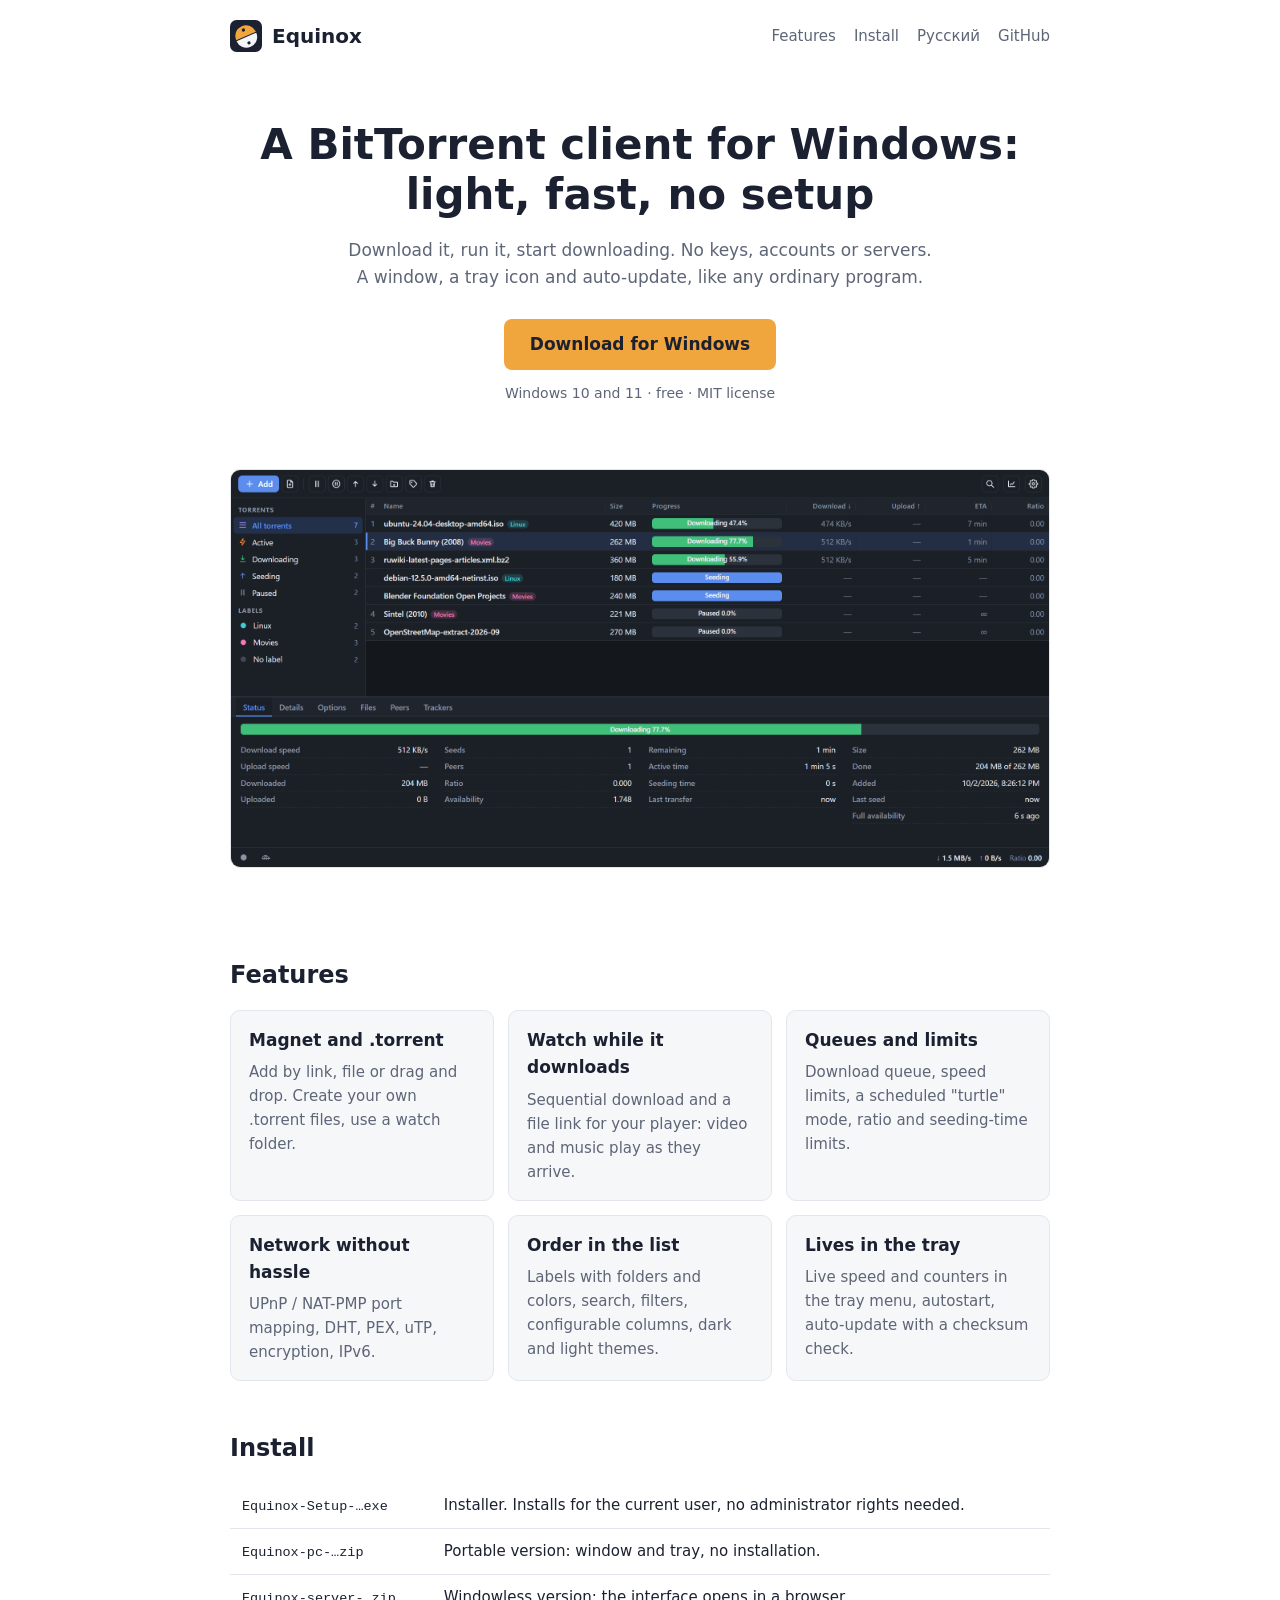
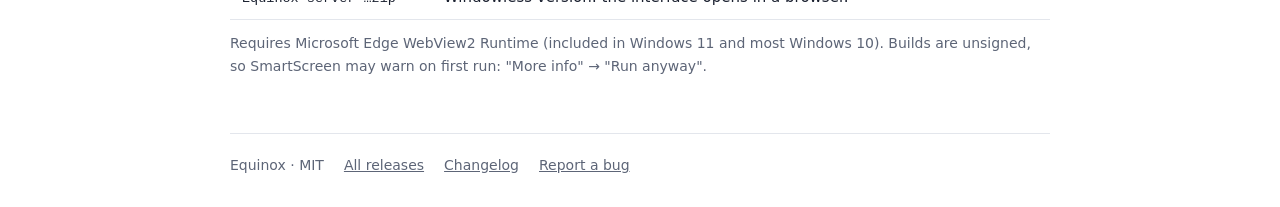
==== site/en/index.html @ b4ed2db5 "Add a light static website (ru and en) in site/ Co-Authored-By: Claude Sonnet 5.5 <noreply@anthropic" ====
<!doctype html>
<html lang="en">
<head>
<meta charset="utf-8">
<meta name="viewport" content="width=device-width,initial-scale=1">
<title>Equinox — a BitTorrent client for Windows</title>
<meta name="description" content="A light, fast BitTorrent client for Windows. Works out of the box, available in English and Russian.">
<link rel="icon" href="../icon.svg" type="image/svg+xml">
<link rel="alternate" hreflang="ru" href="../">
<link rel="stylesheet" href="../style.css">
</head>
<body>
<div class="wrap">
<header>
  <a class="logo" href="./"><img src="../icon.svg" alt="">Equinox</a>
  <nav><a href="#features">Features</a><a href="#install">Install</a><a href="../">Русский</a><a href="https://github.com/Ozzvin/equinox">GitHub</a></nav>
</header>

<section class="hero">
  <h1>A BitTorrent client for Windows: light, fast, no setup</h1>
  <p>Download it, run it, start downloading. No keys, accounts or servers. A window, a tray icon and auto-update, like any ordinary program.</p>
  <a class="btn" href="https://github.com/Ozzvin/equinox/releases/latest">Download for Windows</a>
  <div class="note">Windows 10 and 11 · free · MIT license</div>
</section>

<img class="shot" src="../img/main-en.png" alt="The main window: the list of torrents, labels, the details panel">

<h2 id="features">Features</h2>
<div class="grid">
  <div class="card"><h3>Magnet and .torrent</h3><p>Add by link, file or drag and drop. Create your own .torrent files, use a watch folder.</p></div>
  <div class="card"><h3>Watch while it downloads</h3><p>Sequential download and a file link for your player: video and music play as they arrive.</p></div>
  <div class="card"><h3>Queues and limits</h3><p>Download queue, speed limits, a scheduled "turtle" mode, ratio and seeding-time limits.</p></div>
  <div class="card"><h3>Network without hassle</h3><p>UPnP / NAT-PMP port mapping, DHT, PEX, uTP, encryption, IPv6.</p></div>
  <div class="card"><h3>Order in the list</h3><p>Labels with folders and colors, search, filters, configurable columns, dark and light themes.</p></div>
  <div class="card"><h3>Lives in the tray</h3><p>Live speed and counters in the tray menu, autostart, auto-update with a checksum check.</p></div>
</div>

<h2 id="install">Install</h2>
<table>
  <tr><td><code>Equinox-Setup-…exe</code></td><td>Installer. Installs for the current user, no administrator rights needed.</td></tr>
  <tr><td><code>Equinox-pc-…zip</code></td><td>Portable version: window and tray, no installation.</td></tr>
  <tr><td><code>Equinox-server-…zip</code></td><td>Windowless version: the interface opens in a browser.</td></tr>
</table>
<p class="note">Requires Microsoft Edge WebView2 Runtime (included in Windows 11 and most Windows 10). Builds are unsigned, so SmartScreen may warn on first run: "More info" → "Run anyway".</p>

<footer>
  <span>Equinox · MIT</span>
  <a href="https://github.com/Ozzvin/equinox/releases">All releases</a>
  <a href="https://github.com/Ozzvin/equinox/blob/main/CHANGELOG.md">Changelog</a>
  <a href="https://github.com/Ozzvin/equinox/issues">Report a bug</a>
</footer>
</div>
</body>
</html>
---- site/style.css ----
:root{--bg:#fff;--fg:#1b2130;--muted:#5d6577;--line:#e3e6ec;--card:#f6f7f9;--accent:#f0a63c;--accent-fg:#1b2130}
@media(prefers-color-scheme:dark){:root{--bg:#141925;--fg:#f4f5f8;--muted:#a3abbb;--line:#2a3144;--card:#1b2130}}
*{box-sizing:border-box}
body{margin:0;background:var(--bg);color:var(--fg);font:17px/1.6 system-ui,-apple-system,"Segoe UI",Roboto,sans-serif}
a{color:inherit}
.wrap{max-width:860px;margin:0 auto;padding:0 20px}
header{display:flex;justify-content:space-between;align-items:center;flex-wrap:wrap;gap:8px;padding:20px 0}
.logo{display:flex;align-items:center;gap:10px;font-weight:700;font-size:20px;text-decoration:none}
.logo img{width:32px;height:32px}
nav a{color:var(--muted);text-decoration:none;margin-right:18px;font-size:15px}
nav a:last-child{margin-right:0}
nav a:hover{color:var(--fg)}
.hero{padding:48px 0 32px;text-align:center}
h1{font-size:clamp(28px,5vw,42px);line-height:1.2;margin:0 0 16px}
.hero p{color:var(--muted);max-width:600px;margin:0 auto 28px}
.btn{display:inline-block;background:var(--accent);color:var(--accent-fg);font-weight:600;text-decoration:none;padding:12px 26px;border-radius:8px}
.btn:hover{filter:brightness(1.07)}
.note{font-size:14px;color:var(--muted);margin-top:12px}
.shot{width:100%;height:auto;border:1px solid var(--line);border-radius:10px;margin:32px 0}
h2{font-size:24px;margin:48px 0 16px}
.grid{display:grid;grid-template-columns:repeat(auto-fit,minmax(240px,1fr));gap:14px}
.card{background:var(--card);border:1px solid var(--line);border-radius:10px;padding:16px 18px}
.card h3{margin:0 0 6px;font-size:17px}
.card p{margin:0;color:var(--muted);font-size:15px}
table{border-collapse:collapse;width:100%;font-size:15px}
td{text-align:left;padding:10px 12px;border-bottom:1px solid var(--line);vertical-align:top}
code{font-family:ui-monospace,Consolas,monospace;font-size:.9em}
footer{margin:56px 0 32px;padding-top:20px;border-top:1px solid var(--line);color:var(--muted);font-size:14px;display:flex;flex-wrap:wrap;gap:8px 20px}
footer a{color:var(--muted)}
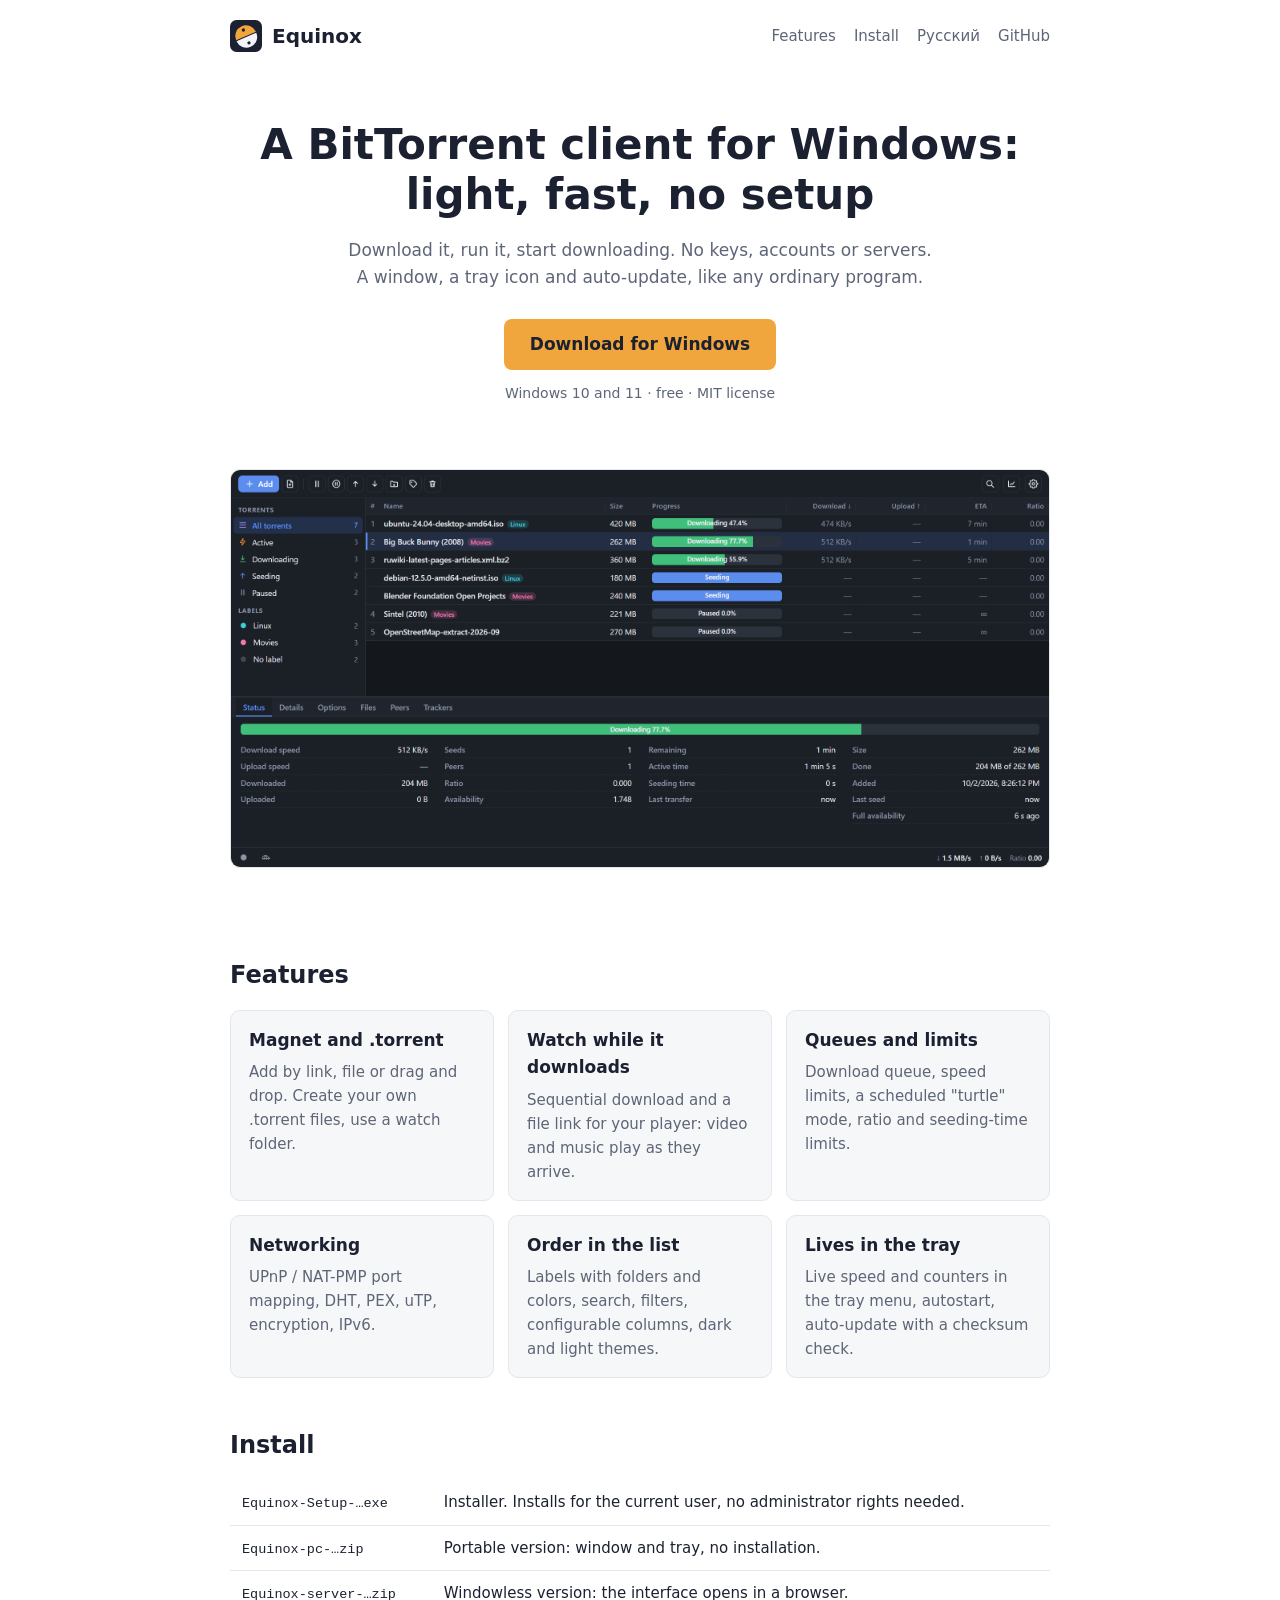
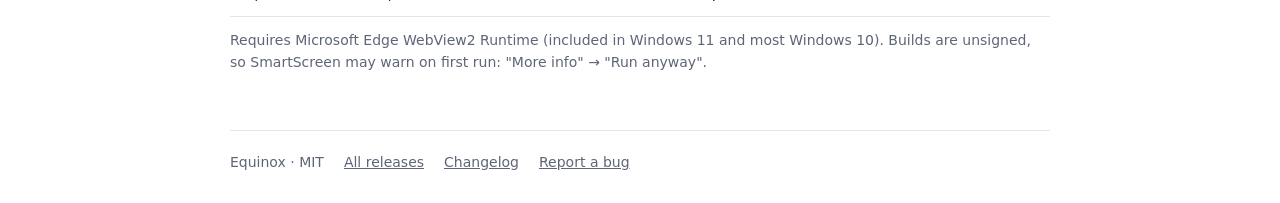
==== commit 45388ea4: "Site: neutral wording for the network card Co-Authored-By: Claude Sonnet 5.5 <noreply@anthropic.com>" ====
--- a/site/en/index.html
+++ b/site/en/index.html
@@ -30,7 +30,7 @@
   <div class="card"><h3>Magnet and .torrent</h3><p>Add by link, file or drag and drop. Create your own .torrent files, use a watch folder.</p></div>
   <div class="card"><h3>Watch while it downloads</h3><p>Sequential download and a file link for your player: video and music play as they arrive.</p></div>
   <div class="card"><h3>Queues and limits</h3><p>Download queue, speed limits, a scheduled "turtle" mode, ratio and seeding-time limits.</p></div>
-  <div class="card"><h3>Network without hassle</h3><p>UPnP / NAT-PMP port mapping, DHT, PEX, uTP, encryption, IPv6.</p></div>
+  <div class="card"><h3>Networking</h3><p>UPnP / NAT-PMP port mapping, DHT, PEX, uTP, encryption, IPv6.</p></div>
   <div class="card"><h3>Order in the list</h3><p>Labels with folders and colors, search, filters, configurable columns, dark and light themes.</p></div>
   <div class="card"><h3>Lives in the tray</h3><p>Live speed and counters in the tray menu, autostart, auto-update with a checksum check.</p></div>
 </div>
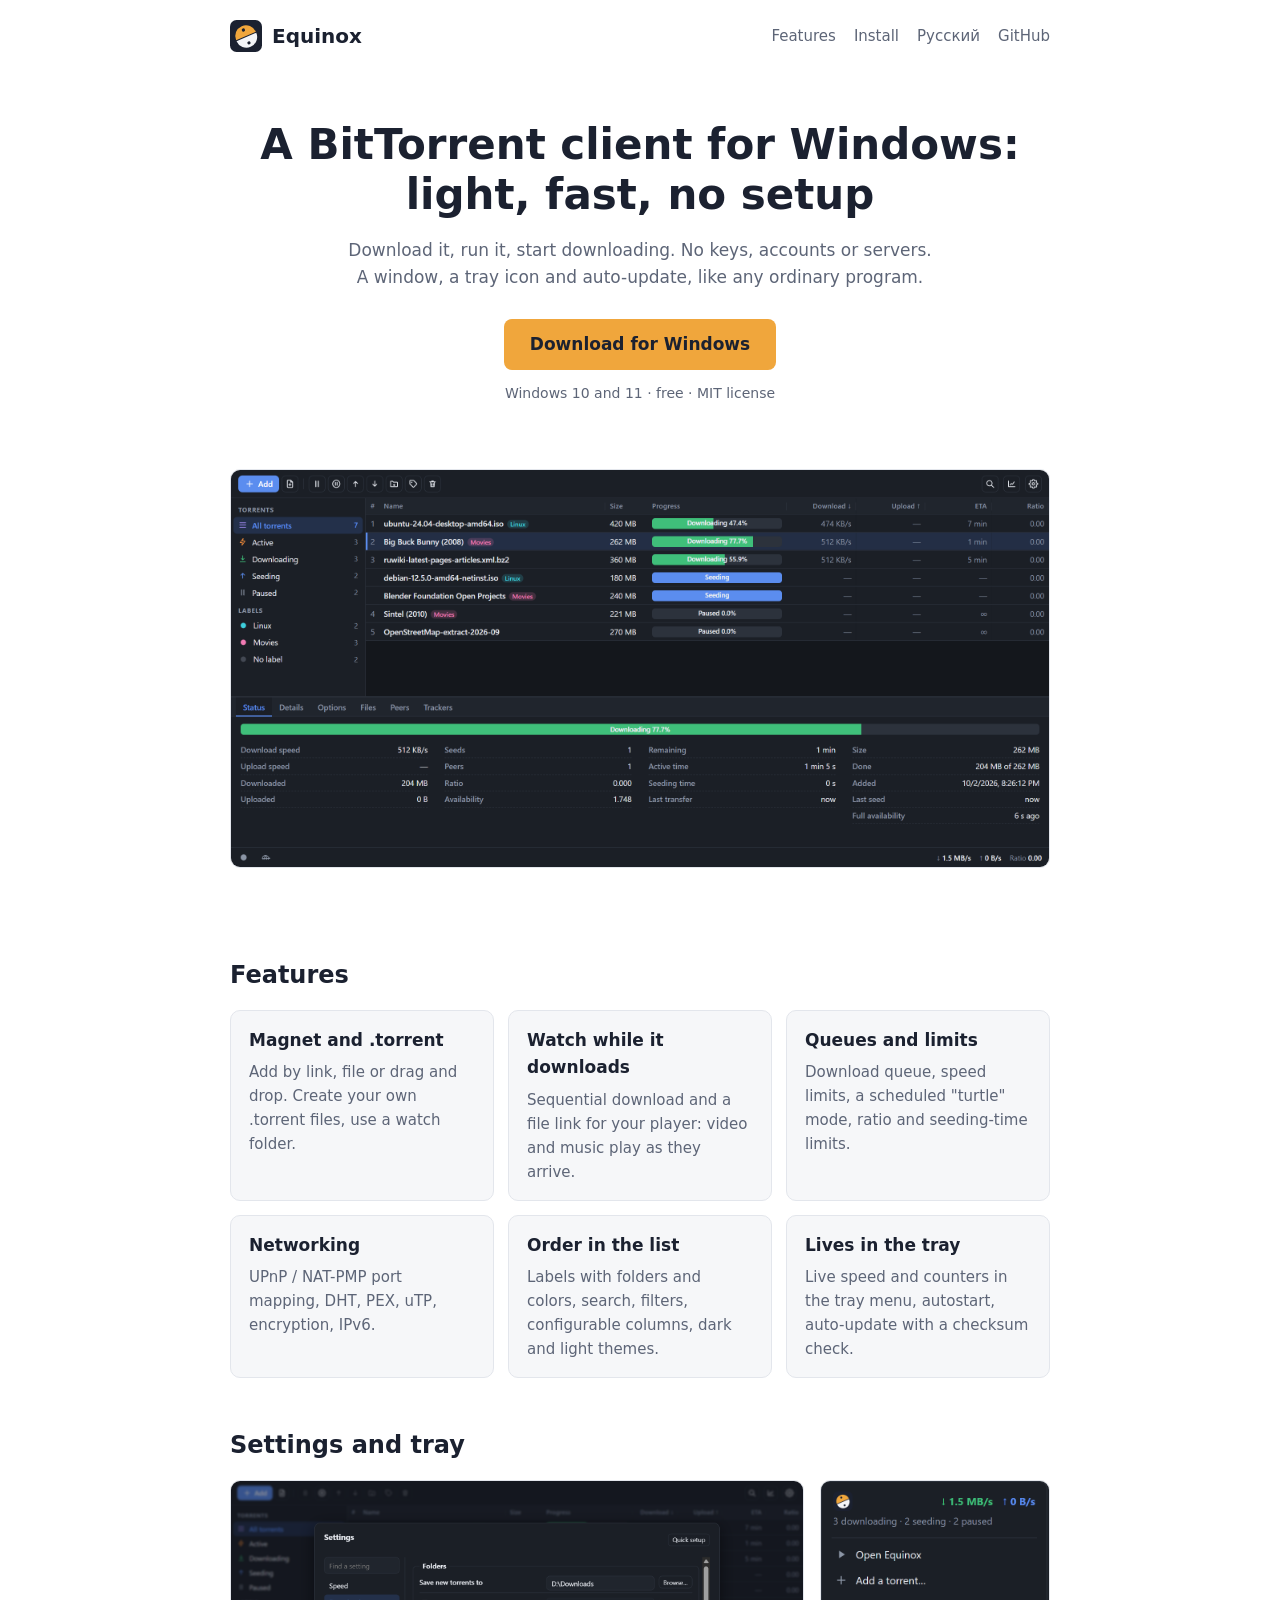
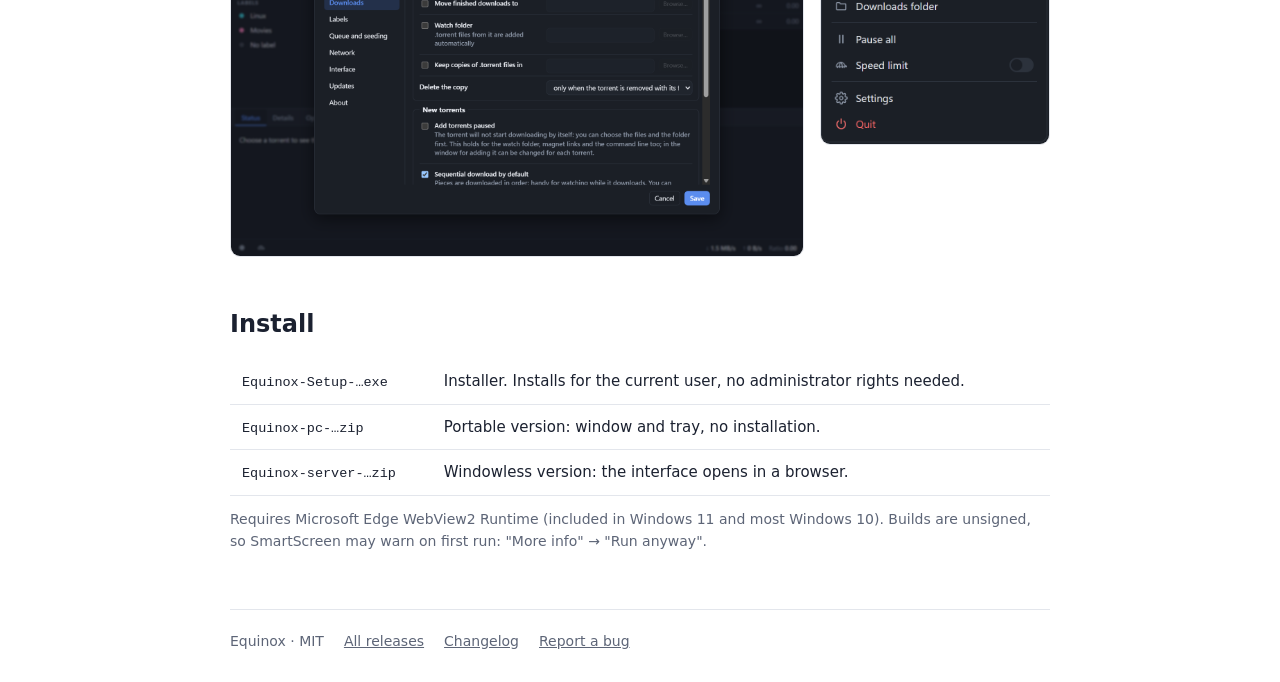
==== commit cc6740d9: "Site: add settings and tray screenshots Co-Authored-By: Claude Sonnet 5.5 <noreply@anthropic.com>" ====
--- a/site/en/index.html
+++ b/site/en/index.html
@@ -35,6 +35,12 @@
   <div class="card"><h3>Lives in the tray</h3><p>Live speed and counters in the tray menu, autostart, auto-update with a checksum check.</p></div>
 </div>
 
+<h2>Settings and tray</h2>
+<div class="pair">
+  <img class="wide" src="../img/settings-en.png" alt="Settings: compact rows, search, tick boxes for the optional folders">
+  <img class="narrow" src="../img/tray-en.png" alt="The tray menu">
+</div>
+
 <h2 id="install">Install</h2>
 <table>
   <tr><td><code>Equinox-Setup-…exe</code></td><td>Installer. Installs for the current user, no administrator rights needed.</td></tr>
--- a/site/style.css
+++ b/site/style.css
@@ -27,3 +27,8 @@
 code{font-family:ui-monospace,Consolas,monospace;font-size:.9em}
 footer{margin:56px 0 32px;padding-top:20px;border-top:1px solid var(--line);color:var(--muted);font-size:14px;display:flex;flex-wrap:wrap;gap:8px 20px}
 footer a{color:var(--muted)}
+.pair{display:flex;gap:16px;align-items:flex-start;margin:16px 0}
+.pair img{height:auto;border:1px solid var(--line);border-radius:10px}
+.pair .wide{flex:1 1 0;min-width:0}
+.pair .narrow{flex:0 0 28%;min-width:0}
+@media(max-width:600px){.pair{flex-direction:column}.pair .narrow{flex:none;width:60%;align-self:center}}
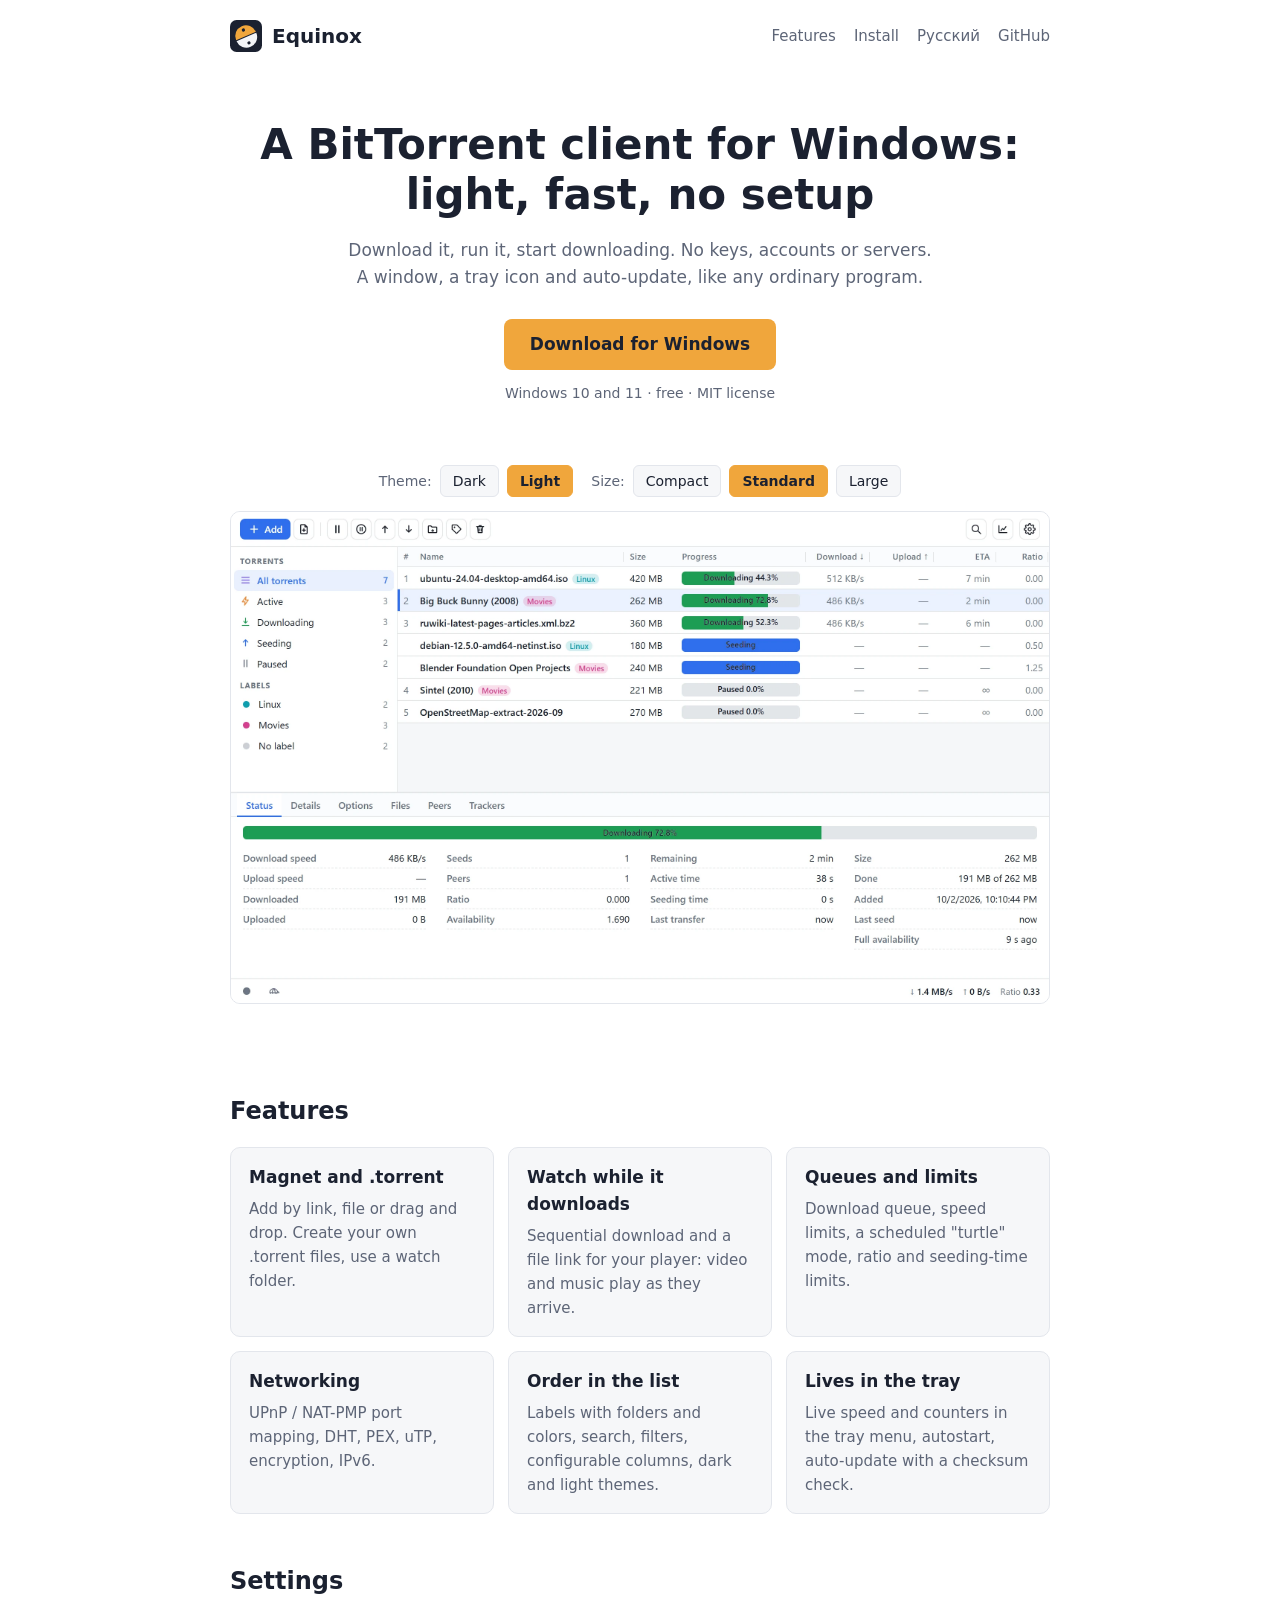
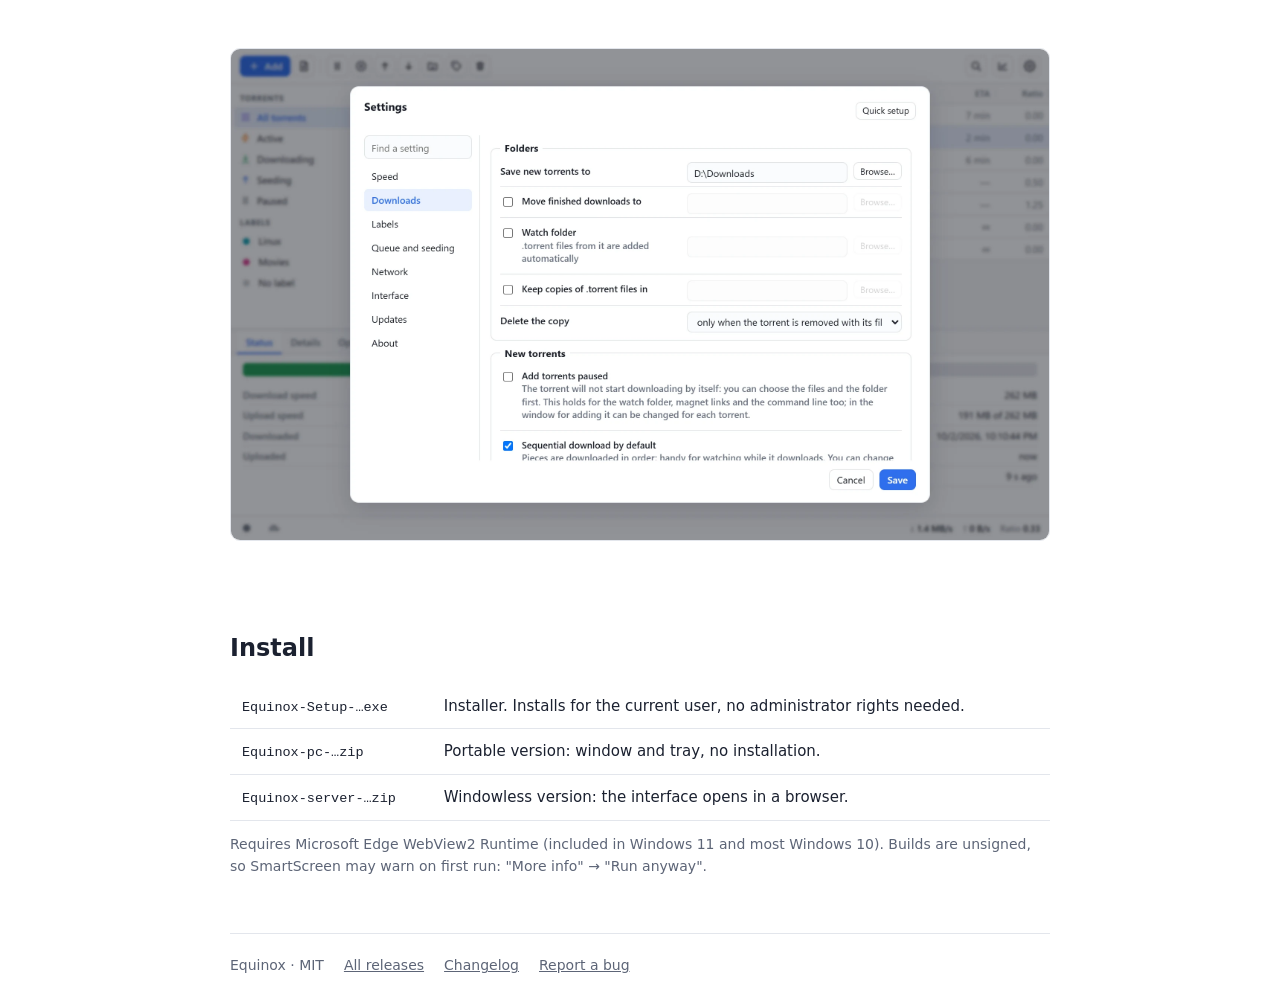
==== commit b7b4e6e6: "Site: screenshots in dark/light and compact/standard/large, with a switcher Co-Authored-By: Claude S" ====
--- a/site/en/index.html
+++ b/site/en/index.html
@@ -23,7 +23,13 @@
   <div class="note">Windows 10 and 11 · free · MIT license</div>
 </section>
 
-<img class="shot" src="../img/main-en.png" alt="The main window: the list of torrents, labels, the details panel">
+<div class="ctrl" role="group">
+  <span>Theme:</span>
+  <button type="button" data-theme="dark">Dark</button><button type="button" data-theme="light">Light</button>
+  <span>Size:</span>
+  <button type="button" data-density="compact">Compact</button><button type="button" data-density="standard">Standard</button><button type="button" data-density="large">Large</button>
+</div>
+<img class="shot" id="shot-main" src="../img/main-en-dark-standard.webp" alt="The main window: the list of torrents, labels, the details panel">
 
 <h2 id="features">Features</h2>
 <div class="grid">
@@ -35,11 +41,8 @@
   <div class="card"><h3>Lives in the tray</h3><p>Live speed and counters in the tray menu, autostart, auto-update with a checksum check.</p></div>
 </div>
 
-<h2>Settings and tray</h2>
-<div class="pair">
-  <img class="wide" src="../img/settings-en.png" alt="Settings: compact rows, search, tick boxes for the optional folders">
-  <img class="narrow" src="../img/tray-en.png" alt="The tray menu">
-</div>
+<h2>Settings</h2>
+<img class="shot" id="shot-settings" src="../img/settings-en-dark-standard.webp" alt="Settings: compact rows, search, tick boxes for the optional folders">
 
 <h2 id="install">Install</h2>
 <table>
@@ -56,5 +59,21 @@
   <a href="https://github.com/Ozzvin/equinox/issues">Report a bug</a>
 </footer>
 </div>
+<script>
+(function () {
+  var lang = "en", base = "../img/";
+  var theme = matchMedia("(prefers-color-scheme: light)").matches ? "light" : "dark", density = "standard";
+  var main = document.getElementById("shot-main"), set = document.getElementById("shot-settings");
+  function show() {
+    var tail = "-" + lang + "-" + theme + "-" + density + ".webp";
+    main.src = base + "main" + tail; set.src = base + "settings" + tail;
+    document.querySelectorAll("[data-theme]").forEach(function (b) { b.setAttribute("aria-pressed", b.dataset.theme === theme); });
+    document.querySelectorAll("[data-density]").forEach(function (b) { b.setAttribute("aria-pressed", b.dataset.density === density); });
+  }
+  document.querySelectorAll("[data-theme]").forEach(function (b) { b.onclick = function () { theme = b.dataset.theme; show(); }; });
+  document.querySelectorAll("[data-density]").forEach(function (b) { b.onclick = function () { density = b.dataset.density; show(); }; });
+  show();
+})();
+</script>
 </body>
 </html>
--- a/site/style.css
+++ b/site/style.css
@@ -27,8 +27,9 @@
 code{font-family:ui-monospace,Consolas,monospace;font-size:.9em}
 footer{margin:56px 0 32px;padding-top:20px;border-top:1px solid var(--line);color:var(--muted);font-size:14px;display:flex;flex-wrap:wrap;gap:8px 20px}
 footer a{color:var(--muted)}
-.pair{display:flex;gap:16px;align-items:flex-start;margin:16px 0}
-.pair img{height:auto;border:1px solid var(--line);border-radius:10px}
-.pair .wide{flex:1 1 0;min-width:0}
-.pair .narrow{flex:0 0 28%;min-width:0}
-@media(max-width:600px){.pair{flex-direction:column}.pair .narrow{flex:none;width:60%;align-self:center}}
+.ctrl{display:flex;flex-wrap:wrap;align-items:center;gap:6px 8px;justify-content:center;margin-top:28px;font-size:14px;color:var(--muted)}
+.ctrl span{margin-left:10px}
+.ctrl span:first-child{margin-left:0}
+.ctrl button{font:inherit;color:var(--fg);background:var(--card);border:1px solid var(--line);border-radius:6px;padding:4px 12px;cursor:pointer}
+.ctrl button[aria-pressed="true"]{background:var(--accent);border-color:var(--accent);color:var(--accent-fg);font-weight:600}
+.ctrl+.shot{margin-top:14px}
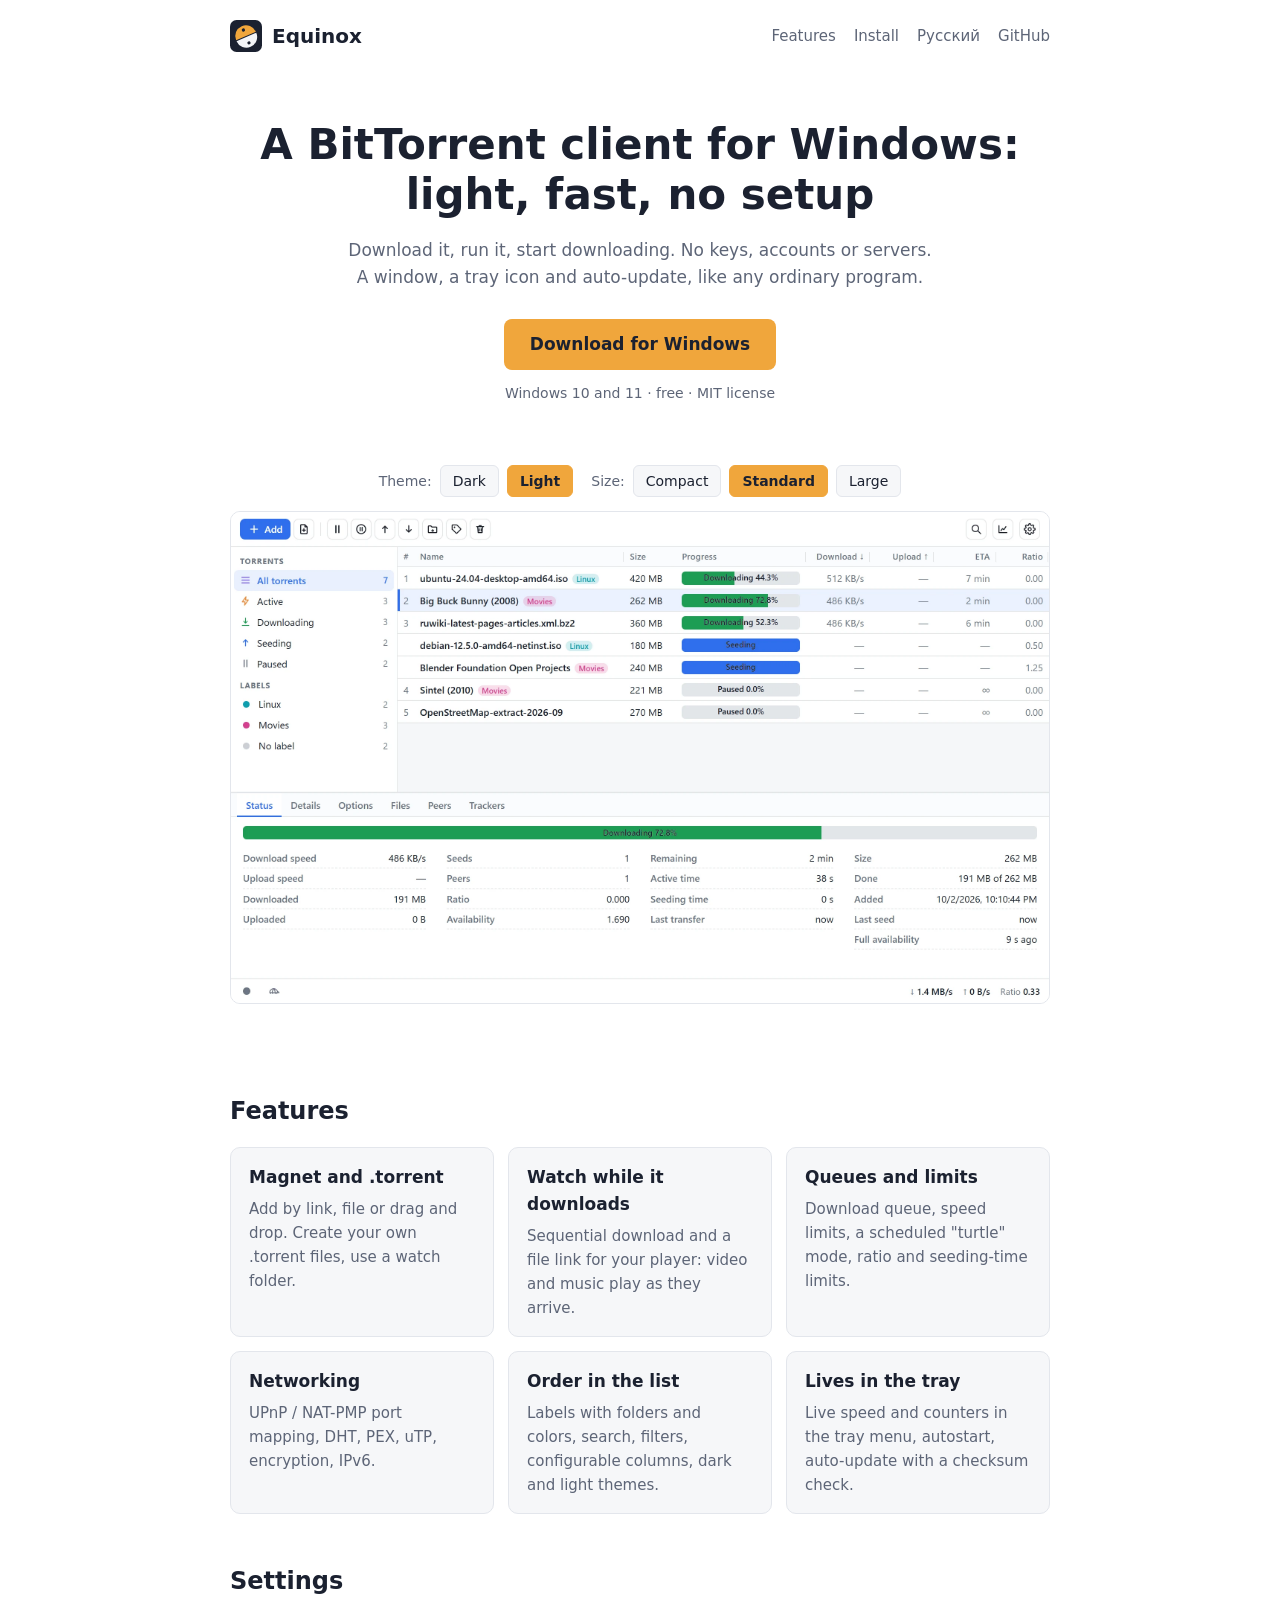
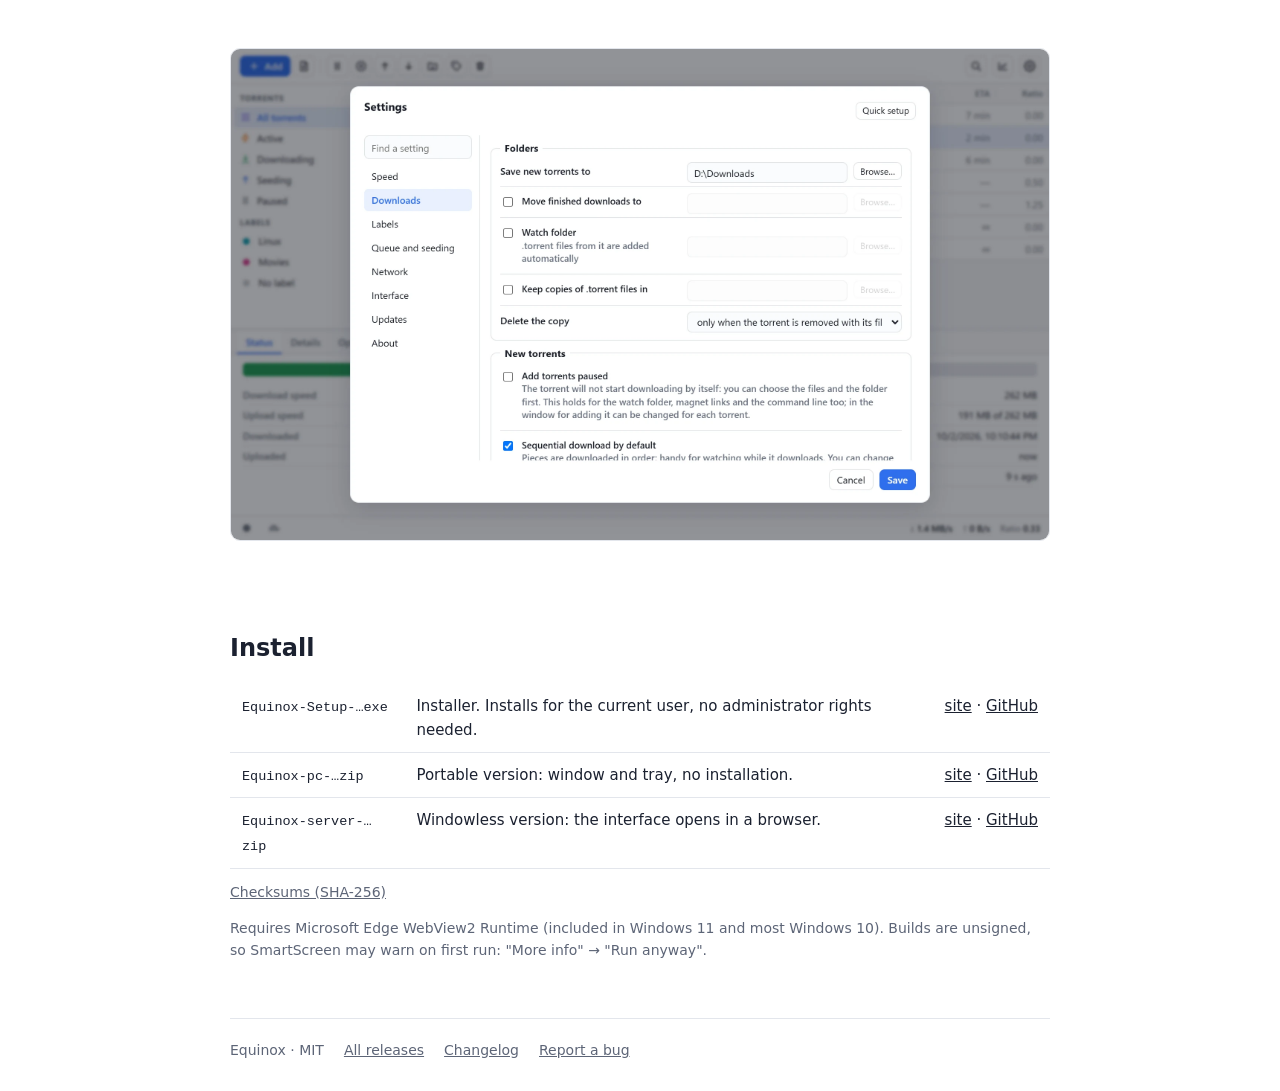
==== commit d1fd6694: "Site: download button offers this site or GitHub; mirror of the latest release served from /download" ====
--- a/site/en/index.html
+++ b/site/en/index.html
@@ -19,7 +19,13 @@
 <section class="hero">
   <h1>A BitTorrent client for Windows: light, fast, no setup</h1>
   <p>Download it, run it, start downloading. No keys, accounts or servers. A window, a tray icon and auto-update, like any ordinary program.</p>
-  <a class="btn" href="https://github.com/Ozzvin/equinox/releases/latest">Download for Windows</a>
+  <details class="dl">
+    <summary class="btn">Download for Windows</summary>
+    <div class="dl-menu">
+      <a href="../download/Equinox-Setup.exe">From this site<small>mirror <span id="dl-ver"></span></small></a>
+      <a href="https://github.com/Ozzvin/equinox/releases/latest">From GitHub<small>if GitHub is reachable</small></a>
+    </div>
+  </details>
   <div class="note">Windows 10 and 11 · free · MIT license</div>
 </section>
 
@@ -46,10 +52,11 @@
 
 <h2 id="install">Install</h2>
 <table>
-  <tr><td><code>Equinox-Setup-…exe</code></td><td>Installer. Installs for the current user, no administrator rights needed.</td></tr>
-  <tr><td><code>Equinox-pc-…zip</code></td><td>Portable version: window and tray, no installation.</td></tr>
-  <tr><td><code>Equinox-server-…zip</code></td><td>Windowless version: the interface opens in a browser.</td></tr>
+  <tr><td><code>Equinox-Setup-…exe</code></td><td>Installer. Installs for the current user, no administrator rights needed.</td><td class="dl-links"><a href="../download/Equinox-Setup.exe">site</a> · <a href="https://github.com/Ozzvin/equinox/releases/latest">GitHub</a></td></tr>
+  <tr><td><code>Equinox-pc-…zip</code></td><td>Portable version: window and tray, no installation.</td><td class="dl-links"><a href="../download/Equinox-pc.zip">site</a> · <a href="https://github.com/Ozzvin/equinox/releases/latest">GitHub</a></td></tr>
+  <tr><td><code>Equinox-server-…zip</code></td><td>Windowless version: the interface opens in a browser.</td><td class="dl-links"><a href="../download/Equinox-server.zip">site</a> · <a href="https://github.com/Ozzvin/equinox/releases/latest">GitHub</a></td></tr>
 </table>
+<p class="note"><a href="../download/SHA256SUMS.txt">Checksums (SHA-256)</a></p>
 <p class="note">Requires Microsoft Edge WebView2 Runtime (included in Windows 11 and most Windows 10). Builds are unsigned, so SmartScreen may warn on first run: "More info" → "Run anyway".</p>
 
 <footer>
@@ -73,6 +80,9 @@
   document.querySelectorAll("[data-theme]").forEach(function (b) { b.onclick = function () { theme = b.dataset.theme; show(); }; });
   document.querySelectorAll("[data-density]").forEach(function (b) { b.onclick = function () { density = b.dataset.density; show(); }; });
   show();
+  fetch(base + "../download/version.txt").then(function (r) { return r.ok ? r.text() : ""; }).then(function (v) {
+    var el = document.getElementById("dl-ver"); if (el && /^v[0-9.]+$/.test(v.trim())) el.textContent = "· " + v.trim();
+  }).catch(function () {});
 })();
 </script>
 </body>
--- a/site/style.css
+++ b/site/style.css
@@ -33,3 +33,11 @@
 .ctrl button{font:inherit;color:var(--fg);background:var(--card);border:1px solid var(--line);border-radius:6px;padding:4px 12px;cursor:pointer}
 .ctrl button[aria-pressed="true"]{background:var(--accent);border-color:var(--accent);color:var(--accent-fg);font-weight:600}
 .ctrl+.shot{margin-top:14px}
+.dl{display:inline-block}
+.dl summary{list-style:none;cursor:pointer}
+.dl summary::-webkit-details-marker{display:none}
+.dl-menu{display:flex;flex-direction:column;gap:8px;margin-top:10px;min-width:260px}
+.dl-menu a{display:block;text-align:left;padding:10px 16px;border:1px solid var(--line);background:var(--card);border-radius:8px;text-decoration:none}
+.dl-menu a:hover{border-color:var(--accent)}
+.dl-menu small{display:block;color:var(--muted);font-size:13px}
+.dl-links{white-space:nowrap}
